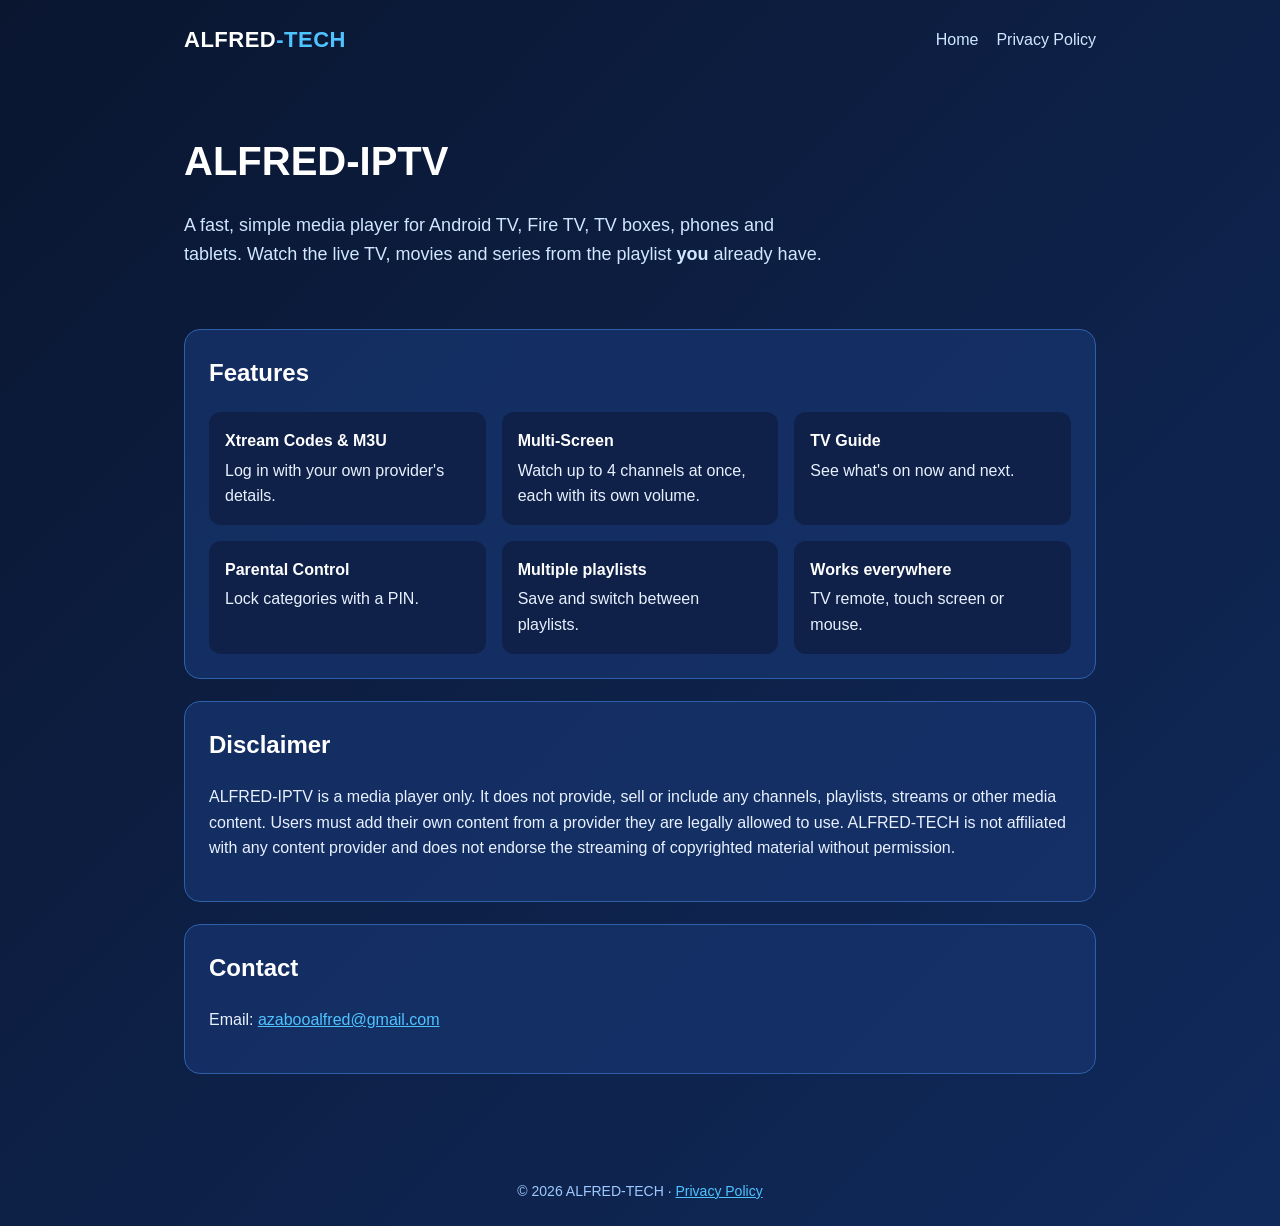
==== index.html @ a4cdd4ff "Create index.html" ====
<!doctype html><html lang="en"><head><meta charset="utf-8"><meta name="viewport" content="width=device-width,initial-scale=1">
<title>ALFRED-TECH</title><meta name="description" content="ALFRED-TECH — makers of ALFRED-IPTV, a media player for Android TV, Fire TV, phones and tablets.">
<link rel="stylesheet" href="style.css"></head><body>
<header><a class="logo" href="./">ALFRED<span>-TECH</span></a><nav><a href="./">Home</a><a href="privacy-policy.html">Privacy Policy</a></nav></header>
<main>
<section class="hero"><h1>ALFRED-IPTV</h1><p>A fast, simple media player for Android TV, Fire TV, TV boxes, phones and tablets. Watch the live TV, movies and series from the playlist <b>you</b> already have.</p></section>
<section class="card"><h2>Features</h2><div class="grid">
<div class="f"><b>Xtream Codes &amp; M3U</b>Log in with your own provider's details.</div>
<div class="f"><b>Multi-Screen</b>Watch up to 4 channels at once, each with its own volume.</div>
<div class="f"><b>TV Guide</b>See what's on now and next.</div>
<div class="f"><b>Parental Control</b>Lock categories with a PIN.</div>
<div class="f"><b>Multiple playlists</b>Save and switch between playlists.</div>
<div class="f"><b>Works everywhere</b>TV remote, touch screen or mouse.</div>
</div></section>
<section class="card"><h2>Disclaimer</h2><p>ALFRED-IPTV is a media player only. It does not provide, sell or include any channels, playlists, streams or other media content. Users must add their own content from a provider they are legally allowed to use. ALFRED-TECH is not affiliated with any content provider and does not endorse the streaming of copyrighted material without permission.</p></section>
<section class="card"><h2>Contact</h2><p>Email: <a href="mailto:azabooalfred@gmail.com">azabooalfred@gmail.com</a></p></section>
</main><footer>© 2026 ALFRED-TECH · <a href="privacy-policy.html">Privacy Policy</a></footer></body></html>
---- style.css ----
*{box-sizing:border-box}body{margin:0;font-family:Segoe UI,Roboto,Arial,sans-serif;background:linear-gradient(135deg,#0a1630,#102a5c);color:#e8f1ff;min-height:100vh;line-height:1.6}
a{color:#4fc3ff}header{padding:22px 24px;display:flex;justify-content:space-between;align-items:center;max-width:960px;margin:0 auto}
.logo{font-weight:800;font-size:22px;letter-spacing:.5px;color:#fff;text-decoration:none}.logo span{color:#4fc3ff}
nav a{margin-left:18px;text-decoration:none;color:#cfe8ff}main{max-width:960px;margin:0 auto;padding:10px 24px 60px}
.hero{padding:40px 0 20px}.hero h1{font-size:40px;margin:0 0 10px;color:#fff}.hero p{font-size:18px;color:#cfe8ff;max-width:640px}
.card{background:#16336bcc;border:1px solid #2f5fa8;border-radius:16px;padding:24px;margin:22px 0}
.card h2{margin-top:0;color:#fff}.grid{display:grid;grid-template-columns:repeat(auto-fit,minmax(220px,1fr));gap:16px}
.f{background:#0f2148;border-radius:12px;padding:16px}.f b{color:#fff;display:block;margin-bottom:4px}
.note{font-size:14px;color:#9ec9ff}footer{text-align:center;padding:24px;color:#9ec9ff;font-size:14px}
h3{color:#fff;margin-bottom:4px}
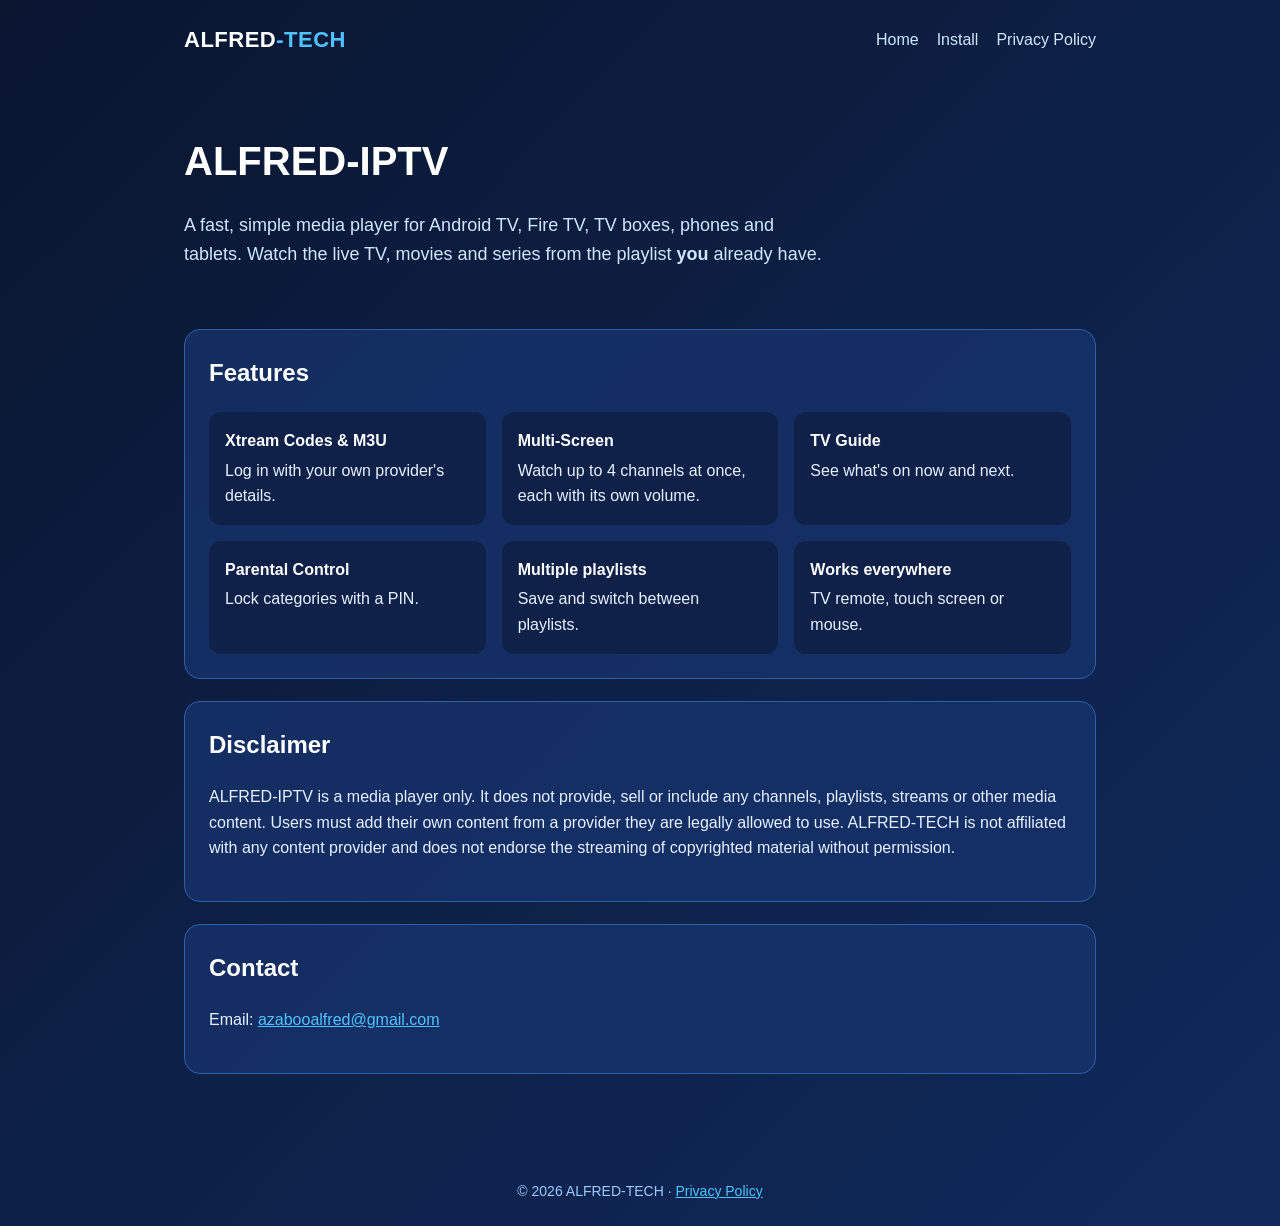
==== commit 76b395be: "Update index.html" ====
--- a/index.html
+++ b/index.html
@@ -1,7 +1,7 @@
 <!doctype html><html lang="en"><head><meta charset="utf-8"><meta name="viewport" content="width=device-width,initial-scale=1">
 <title>ALFRED-TECH</title><meta name="description" content="ALFRED-TECH — makers of ALFRED-IPTV, a media player for Android TV, Fire TV, phones and tablets.">
 <link rel="stylesheet" href="style.css"></head><body>
-<header><a class="logo" href="./">ALFRED<span>-TECH</span></a><nav><a href="./">Home</a><a href="privacy-policy.html">Privacy Policy</a></nav></header>
+<header><a class="logo" href="./">ALFRED<span>-TECH</span></a><nav><a href="./">Home</a><a href="install.html">Install</a><a href="privacy-policy.html">Privacy Policy</a></nav></header>
 <main>
 <section class="hero"><h1>ALFRED-IPTV</h1><p>A fast, simple media player for Android TV, Fire TV, TV boxes, phones and tablets. Watch the live TV, movies and series from the playlist <b>you</b> already have.</p></section>
 <section class="card"><h2>Features</h2><div class="grid">
